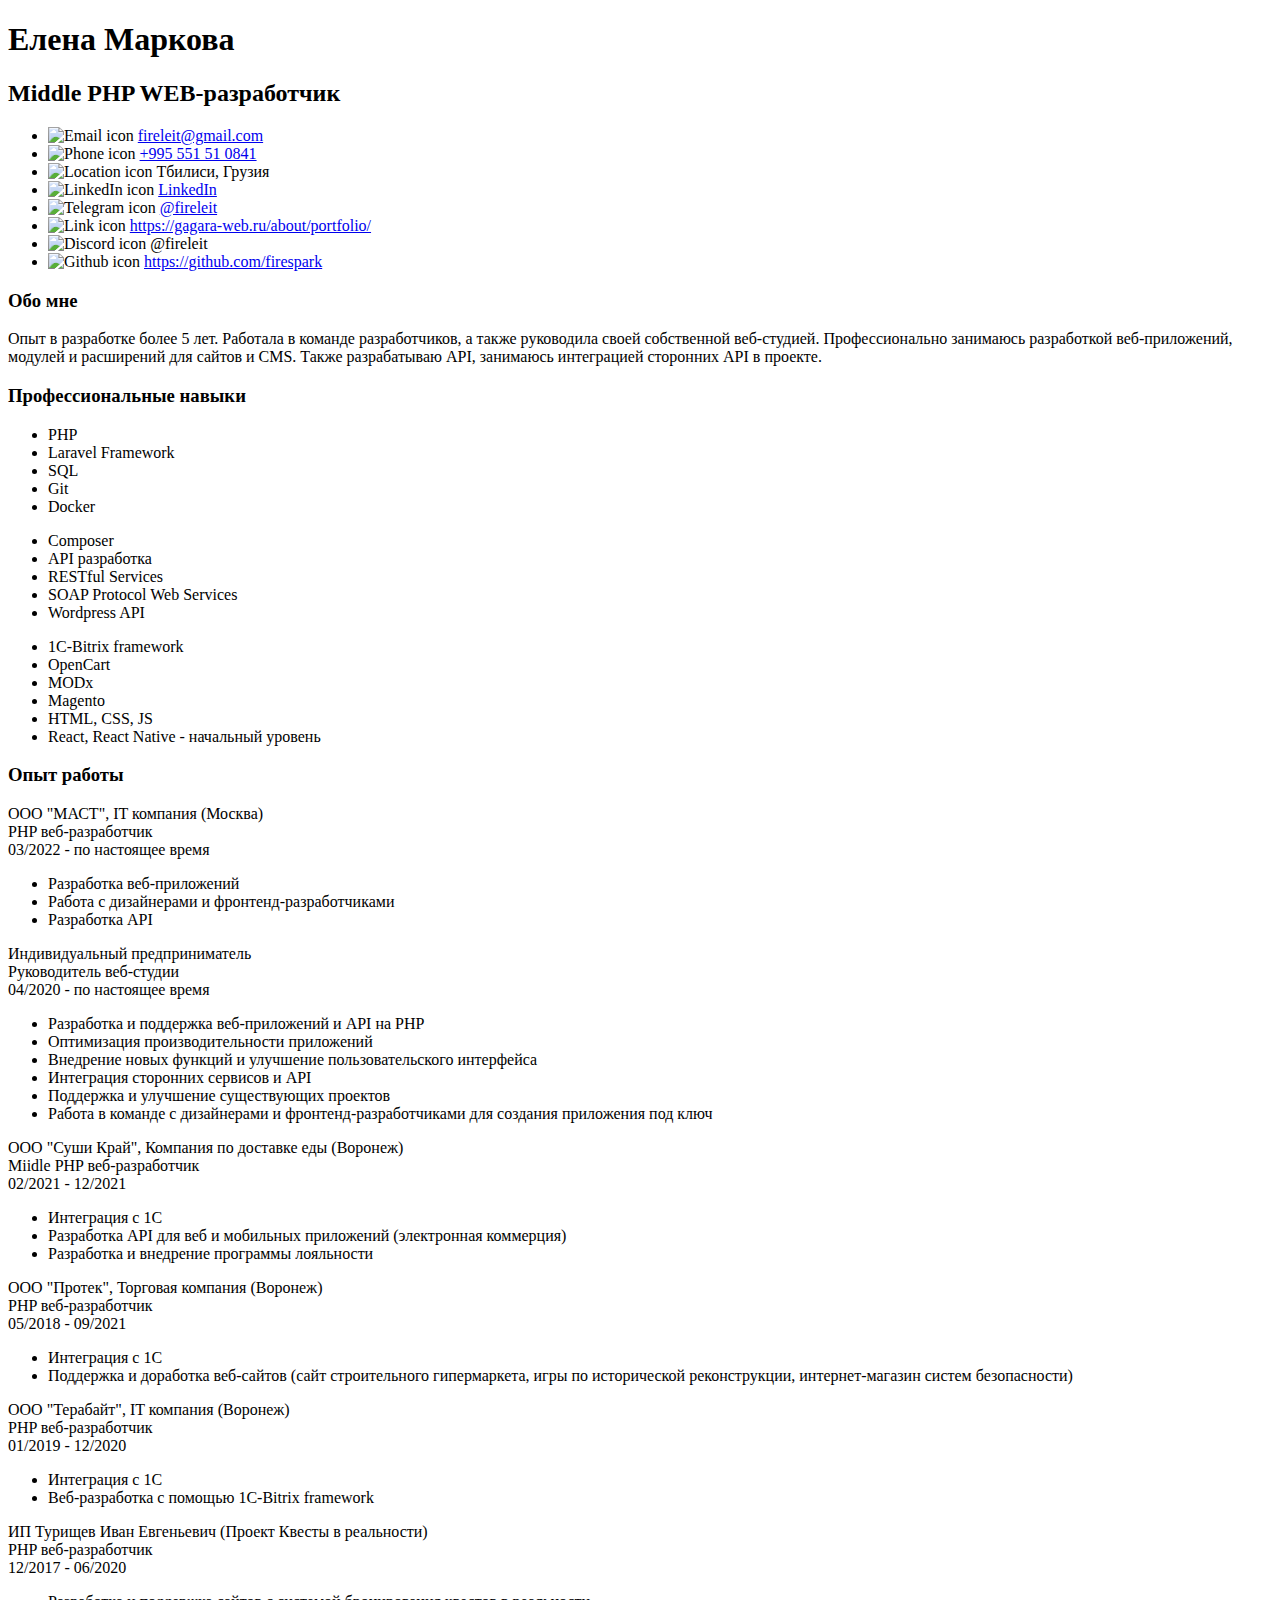
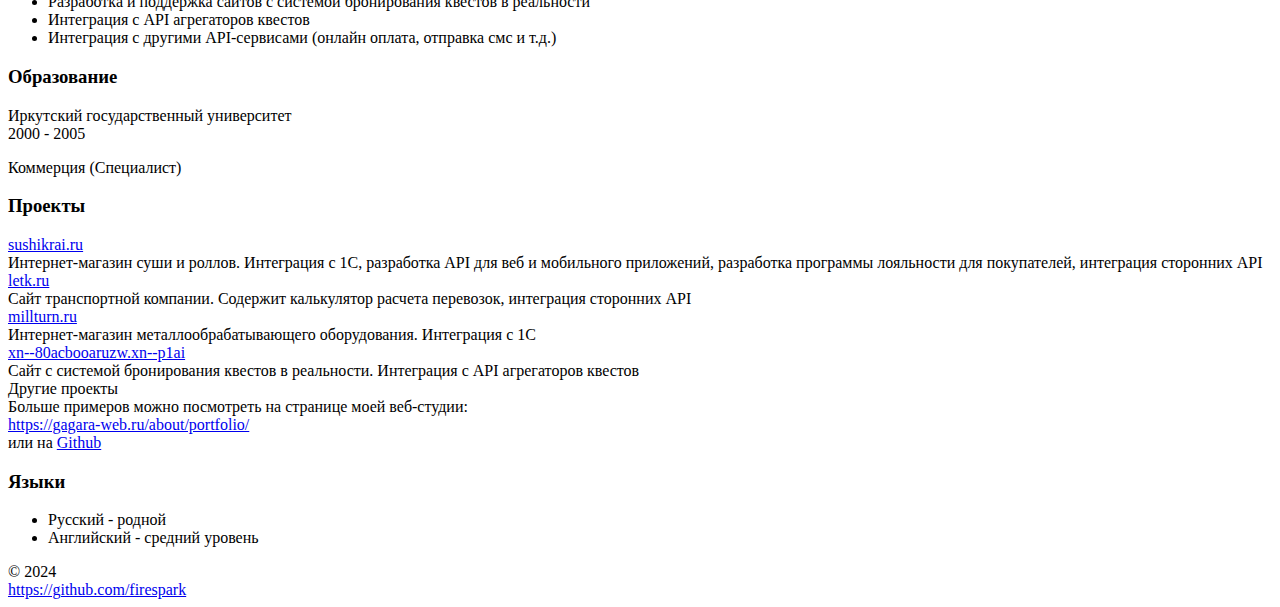
==== ru/index.html @ e8c1ed01 "feat: add russian version" ====
<!DOCTYPE html>
<html lang="en">
<head>
    <meta charset="UTF-8">
    <meta name="viewport" content="width=device-width, initial-scale=1.0">

    <meta name="description" content="Резюме Елена Маркова - Middle PHP веб-разработчик">
    <meta name="keywords" content="">

    <link rel="stylesheet" href="style.css">
    <title>Резюме Елена Маркова</title>
</head>
<body>
    
    <main>
        <div class="container">
            <section id="info">
                <div class="blocks-main">
                    
                    <div class="text-align-center">
                        <h1>Елена Маркова</h1>
                        <h2>Middle PHP WEB-разработчик</h2>
                        <ul class="info-contacts mt-60">
                            <li>
                                <img class="icon" src="img/icons/mail.png" alt="Email icon">
                                <a href="mailto:fireleit@gmail.com" target="_blank">fireleit@gmail.com</a>
                            </li>
                            <li>
                                <img class="icon" src="img/icons/phone-call.png" alt="Phone icon">
                                <a href="tel:+995551510841" target="_blank">+995 551 51 0841</a>
                            </li>
                            <li>
                                <img class="icon" src="img/icons/maps-and-flags.png" alt="Location icon">
                                Тбилиси, Грузия
                            </li>
                            <li>
                                <img class="icon" src="img/icons/linkedin.png" alt="LinkedIn icon">
                                <a href="https://www.linkedin.com/in/fireleit/" target="_blank">LinkedIn</a>
                            </li>
                            <li>
                                <img class="icon" src="img/icons/telegram.png" alt="Telegram icon">
                                <a href="https://telegram.me/fireleit" target="_blank">@fireleit</a>
                            </li>
                            <li>
                                <img class="icon" src="img/icons/link.png" alt="Link icon">
                                <a href="https://gagara-web.ru/about/portfolio/" target="_blank">https://gagara-web.ru/about/portfolio/</a>
                            </li>
                            <li>
                                <img class="icon" src="img/icons/discord.png" alt="Discord icon">
                                @fireleit
                            </li>
                            <li>
                                <img class="icon" src="img/icons/github.png" alt="Github icon">
                                <a href="https://github.com/firespark" target="_blank">https://github.com/firespark</a>
                            </li>
                        </ul>
                    </div>
                </div>
            </section>

            <section id="summary">
                <div class="section-title">
                    <h3>Обо мне</h3>
                </div>
                <p>Опыт в разработке более 5 лет. Работала в команде разработчиков, а также руководила своей собственной веб-студией. Профессионально занимаюсь разработкой веб-приложений, модулей и расширений для сайтов и CMS. Также разрабатываю API, занимаюсь интеграцией сторонних API в проекте.</p>
            </section>

            <section id="skills">
                <div class="section-title">
                    <h3>Профессиональные навыки</h3>
                </div>
                <div class="skills-block">
                    <ul class="skills-list">
                        <li>PHP</li>
                        <li>Laravel Framework</li>
                        <li>SQL</li>
                        <li>Git</li>
                        <li>Docker</li>
                    </ul>
                    <ul class="skills-list">
                        <li>Composer</li>
                        <li>API разработка</li>
                        <li>RESTful Services</li>
                        <li>SOAP Protocol Web Services</li>
                        <li>Wordpress API </li>
                    </ul>
                    <ul class="skills-list">
                        <li>1C-Bitrix framework</li>
                        <li>OpenCart</li>
                        <li>MODx</li>
                        <li>Magento</li>
                        <li>HTML, CSS, JS</li>
                        <li>React, React Native - начальный уровень</li>
                    </ul>
                </div>
            </section>

            <section id="experience">
                <div class="section-title">
                    <h3>Опыт работы</h3>
                </div>

                <div class="blocks-main">
                    <div class="block-left">
                        <div class="left-title">ООО "МАСТ", IT компания (Москва)</div>
                        <div class="left-text">PHP веб-разработчик</div>
                        <div class="left-dates">03/2022 - по настоящее время</div>
                    </div>
                    <div class="block-right">
                        <ul class="styled-list">
                            <li>Разработка веб-приложений</li>
                            <li>Работа с дизайнерами и фронтенд-разработчиками</li>
                            <li>Разработка API</li>
                        </ul>
                    </div>
                </div>

                <div class="blocks-main">
                    <div class="block-left">
                        <div class="left-title">Индивидуальный предприниматель</div>
                        <div class="left-text">Руководитель веб-студии</div>
                        <div class="left-dates">04/2020 - по настоящее время</div>
                    </div>
                    <div class="block-right">
                        <ul class="styled-list">
                            <li>Разработка и поддержка веб-приложений и API на PHP</li>
                            <li>Оптимизация производительности приложений</li>
                            <li>Внедрение новых функций и улучшение пользовательского интерфейса</li>
                            <li>Интеграция сторонних сервисов и API</li>
                            <li>Поддержка и улучшение существующих проектов</li>
                            <li>Работа в команде с дизайнерами и фронтенд-разработчиками для создания приложения под ключ</li>
                        </ul>
                    </div>
                </div>

                <div class="blocks-main">
                    <div class="block-left">
                        <div class="left-title">ООО "Суши Край", Компания по доставке еды (Воронеж)</div>
                        <div class="left-text">Miidle PHP веб-разработчик</div>
                        <div class="left-dates">02/2021 - 12/2021</div>
                    </div>
                    <div class="block-right">
                        <ul class="styled-list">
                            <li>Интеграция с 1С</li>
                            <li>Разработка API для веб и мобильных приложений (электронная коммерция)</li>
                            <li>Разработка и внедрение программы лояльности</li>
                        </ul>
                    </div>
                </div>

                <div class="blocks-main">
                    <div class="block-left">
                        <div class="left-title">ООО "Протек", Торговая компания (Воронеж)</div>
                        <div class="left-text">PHP веб-разработчик</div>
                        <div class="left-dates">05/2018 - 09/2021</div>
                    </div>
                    <div class="block-right">
                        <ul class="styled-list">
                            <li>Интеграция с 1С</li>
                            <li>Поддержка и доработка веб-сайтов (сайт строительного гипермаркета, игры по исторической реконструкции, интернет-магазин систем безопасности)</li>
                        </ul>
                    </div>
                </div>

                <div class="blocks-main">
                    <div class="block-left">
                        <div class="left-title">ООО "Терабайт", IT компания (Воронеж)</div>
                        <div class="left-text">PHP веб-разработчик</div>
                        <div class="left-dates">01/2019 - 12/2020</div>
                    </div>
                    <div class="block-right">
                        <ul class="styled-list">
                            <li>Интеграция с 1С</li>
                            <li>Веб-разработка с помощью 1C-Bitrix framework</li>
                        </ul>
                    </div>
                </div>

                <div class="blocks-main">
                    <div class="block-left">
                        <div class="left-title">ИП Турищев Иван Евгеньевич (Проект Квесты в реальности)</div>
                        <div class="left-text">PHP веб-разработчик</div>
                        <div class="left-dates">12/2017 - 06/2020</div>
                    </div>
                    <div class="block-right">
                        <ul class="styled-list">
                            <li>Разработка и поддержка сайтов с системой бронирования квестов в реальности</li>
                            <li>Интеграция с API агрегаторов квестов</li>
                            <li>Интеграция с другими API-сервисами (онлайн оплата, отправка смс и т.д.)</li>
                        </ul>
                    </div>
                </div>
            </section>

            <section id="education">
                <div class="section-title">
                    <h3>Образование</h3>
                </div>

                <div class="blocks-main">
                    <div class="block-left">
                        <div class="left-title">Иркутский государственный университет</div>
                        <div class="left-dates">2000 - 2005</div>
                    </div>
                    <div class="block-right">
                        <p>Коммерция (Специалист)</p>
                    </div>
                </div>
            </section>

            <section id="projects">
                <div class="section-title">
                    <h3>Проекты</h3>
                </div>

                <div class="blocks-main">
                    <div class="block-left">
                        <div class="left-text"><a href="https://sushikrai.ru/" target="_blank">sushikrai.ru</a></div>
                    </div>
                    <div class="block-right">
                        Интернет-магазин суши и роллов. Интеграция с 1С, разработка API для веб и мобильного приложений, разработка программы лояльности для покупателей, интеграция сторонних API
                    </div>
                </div>
                <div class="blocks-main">
                    <div class="block-left">
                        <div class="left-text"><a href="https://letk.ru/" target="_blank">letk.ru</a></div>
                    </div>
                    <div class="block-right">
                        Сайт транспортной компании. Содержит калькулятор расчета перевозок, интеграция сторонних API
                    </div>
                </div>
                <div class="blocks-main">
                    <div class="block-left">
                        <div class="left-text"><a href="https://millturn.ru/" target="_blank">millturn.ru</a></div>
                    </div>
                    <div class="block-right">
                        Интернет-магазин металлообрабатывающего оборудования. Интеграция с 1С
                    </div>
                </div>
                <div class="blocks-main">
                    <div class="block-left">
                        <div class="left-text"><a href="https://xn--80acbooaruzw.xn--p1ai/" target="_blank">xn--80acbooaruzw.xn--p1ai</a></div>
                    </div>
                    <div class="block-right">
                        Сайт с системой бронирования квестов в реальности. Интеграция с API агрегаторов квестов
                    </div>
                </div>
                <div class="blocks-main">
                    <div class="block-left">
                        <div class="left-text">Другие проекты</div>
                    </div>
                    <div class="block-right">
                        Больше примеров можно  посмотреть на странице моей веб-студии:<br>
                        <a href="https://gagara-web.ru/about/portfolio/" target="_blank">https://gagara-web.ru/about/portfolio/</a><br>
                        или на <a href="https://github.com/firespark" target="_blank">Github</a>
                    </div>
                </div>

            </section>

            <section id="languages">
                <div class="section-title">
                    <h3>Языки</h3>
                </div>
                <ul class="styled-list">
                    <li>Русский - родной</li>
                    <li>Английский - средний уровень</li>
                </ul>
            </section>

            <section id="footer">
            
                <div class="footer-blocks">
                    <div class="footer-block-one">
                        <div>
                            &copy;&nbsp;2024
                        </div>
                    </div>
                    <div class="footer-block-one">
                        <div class="github-link">
                            
                            <span class="m-visually-hidden">
                                <a href="https://github.com/firespark" target="_blank">https://github.com/firespark</a>
                            </span>
                        </div>
                    </div>
                </div>
                
    
            
        </section>

        </div>
        
    </main>
    
</body>
</html>
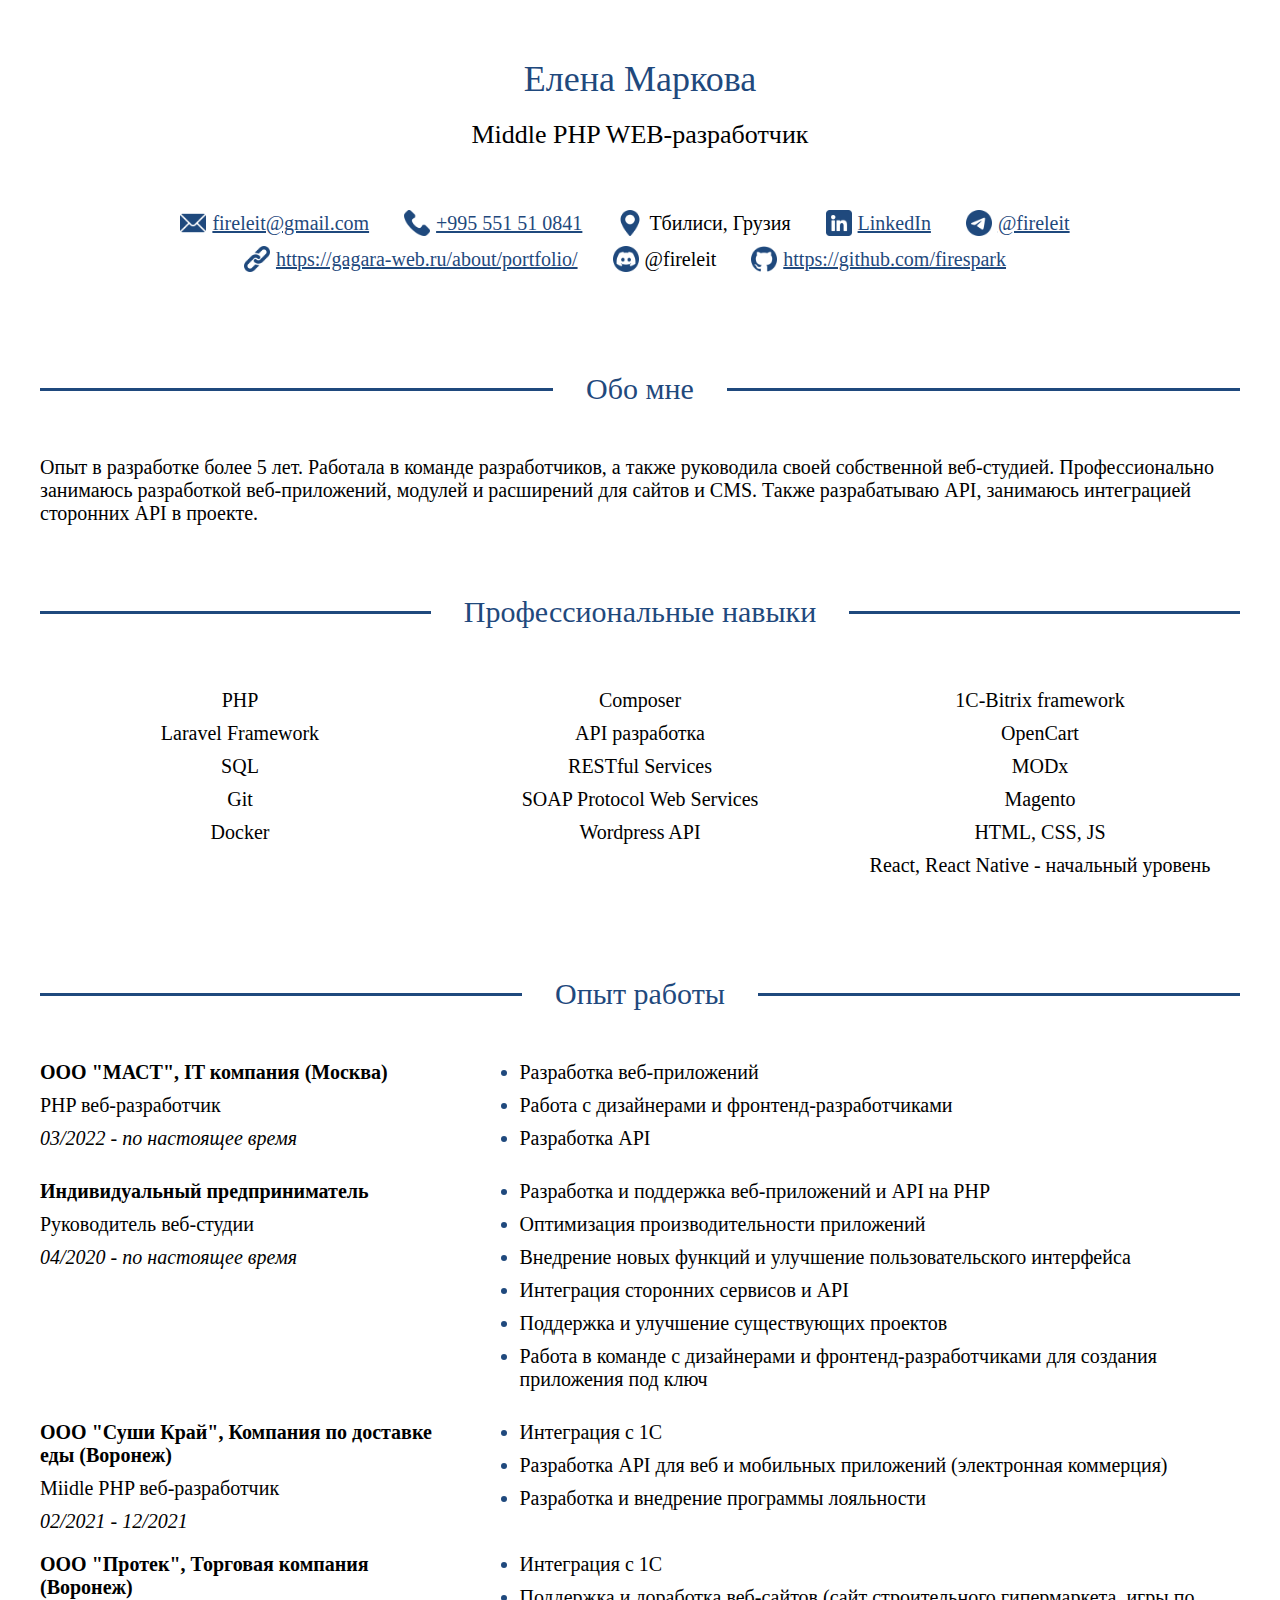
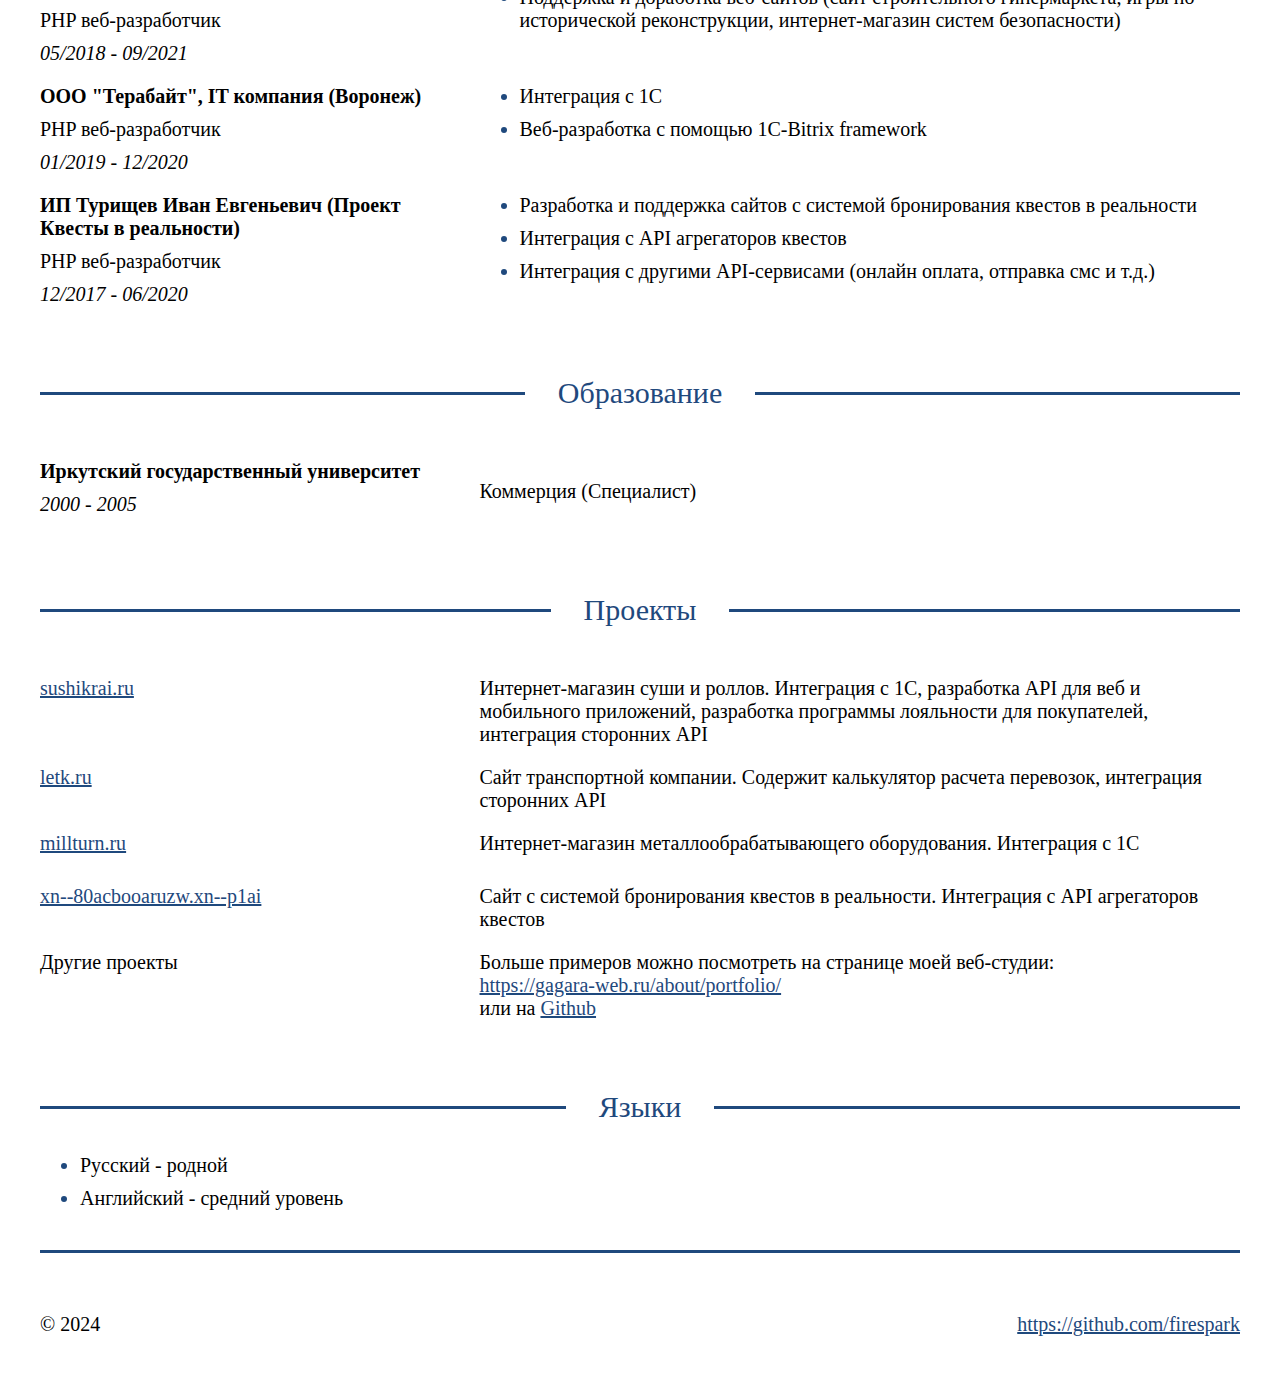
==== commit 0b532124: "fix: fix pathes" ====
--- a/ru/index.html
+++ b/ru/index.html
@@ -7,7 +7,7 @@
     <meta name="description" content="Резюме Елена Маркова - Middle PHP веб-разработчик">
     <meta name="keywords" content="">
 
-    <link rel="stylesheet" href="style.css">
+    <link rel="stylesheet" href="../style.css">
     <title>Резюме Елена Маркова</title>
 </head>
 <body>
@@ -22,35 +22,35 @@
                         <h2>Middle PHP WEB-разработчик</h2>
                         <ul class="info-contacts mt-60">
                             <li>
-                                <img class="icon" src="img/icons/mail.png" alt="Email icon">
+                                <img class="icon" src="../img/icons/mail.png" alt="Email icon">
                                 <a href="mailto:fireleit@gmail.com" target="_blank">fireleit@gmail.com</a>
                             </li>
                             <li>
-                                <img class="icon" src="img/icons/phone-call.png" alt="Phone icon">
+                                <img class="icon" src="../img/icons/phone-call.png" alt="Phone icon">
                                 <a href="tel:+995551510841" target="_blank">+995 551 51 0841</a>
                             </li>
                             <li>
-                                <img class="icon" src="img/icons/maps-and-flags.png" alt="Location icon">
+                                <img class="icon" src="../img/icons/maps-and-flags.png" alt="Location icon">
                                 Тбилиси, Грузия
                             </li>
                             <li>
-                                <img class="icon" src="img/icons/linkedin.png" alt="LinkedIn icon">
+                                <img class="icon" src="../img/icons/linkedin.png" alt="LinkedIn icon">
                                 <a href="https://www.linkedin.com/in/fireleit/" target="_blank">LinkedIn</a>
                             </li>
                             <li>
-                                <img class="icon" src="img/icons/telegram.png" alt="Telegram icon">
+                                <img class="icon" src="../img/icons/telegram.png" alt="Telegram icon">
                                 <a href="https://telegram.me/fireleit" target="_blank">@fireleit</a>
                             </li>
                             <li>
-                                <img class="icon" src="img/icons/link.png" alt="Link icon">
+                                <img class="icon" src="../img/icons/link.png" alt="Link icon">
                                 <a href="https://gagara-web.ru/about/portfolio/" target="_blank">https://gagara-web.ru/about/portfolio/</a>
                             </li>
                             <li>
-                                <img class="icon" src="img/icons/discord.png" alt="Discord icon">
+                                <img class="icon" src="../img/icons/discord.png" alt="Discord icon">
                                 @fireleit
                             </li>
                             <li>
-                                <img class="icon" src="img/icons/github.png" alt="Github icon">
+                                <img class="icon" src="../img/icons/github.png" alt="Github icon">
                                 <a href="https://github.com/firespark" target="_blank">https://github.com/firespark</a>
                             </li>
                         </ul>
--- a/style.css
+++ b/style.css
@@ -0,0 +1,261 @@
+html {
+    font-size: 20px;
+    scroll-behavior: smooth;
+}
+
+h1 {
+    margin: 0 0 20px 0;
+    font-size: 36px;
+    font-weight: normal;
+    color: #1F497D;
+}
+
+h2 {
+    margin: 0 0 20px 0;
+    font-size: 26px;
+    font-weight: normal;
+}
+
+h3 {
+    font-size: 30px;
+    font-weight: normal;
+    color: #1F497D;
+}
+
+a {
+    color: #1F497D;
+}
+
+img {
+    max-width: 100%;
+}
+
+section {
+    margin-top: 40px;
+}
+
+.container {
+    max-width: 1200px;
+    margin: 0 auto;
+    padding: 10px;
+}
+
+.mt-60 {
+    margin-top: 60px;
+}
+
+.text-align-center {
+    text-align: center;
+}
+
+.section-title {
+    text-align: center;
+    overflow: hidden;
+}
+
+.section-title h3 {
+    display: inline-block;
+    vertical-align: middle;
+}
+
+.section-title:before,
+.section-title:after {
+    content: "";
+    position: relative;
+    display: inline-block;
+    vertical-align: middle;
+    width: 100%;
+    height: 3px;
+    background-color: #1F497D;
+}
+
+.section-title:before {
+    margin-left: -100%;
+    left: -28px;
+}
+
+.section-title:after {
+    margin-right: -100%;
+    right: -28px;
+}
+
+.blocks-main {
+    display: flex;
+    margin-top: 20px;
+}
+
+.blocks-main .block-left {
+    width: 35%;
+}
+
+.blocks-main .block-right {
+    width: 65%;
+    padding-left: 30px;
+}
+
+.block-left .left-title {
+    margin-bottom: 10px;
+    font-weight: bold;
+}
+
+.block-left .left-text {
+    margin-bottom: 10px;
+}
+
+.block-left .left-dates {
+    font-style: italic;
+}
+
+ul.styled-list {
+    margin: 0;
+}
+
+ul.styled-list li {
+    margin-bottom: 10px;
+}
+
+ul.styled-list li::marker {
+	color: #1F497D;
+}
+
+/***** HEADER *****/
+header {
+    margin-top: 20px;
+    border-bottom: 3px solid #1F497D;
+}
+
+ul.header-menu {
+    padding: 0;
+    list-style: none;
+    text-align: center;
+}
+
+ul.header-menu li{
+    display: inline-block;
+    margin: 0 10px;
+}
+
+/***** INFO *****/
+
+ul.info-contacts {
+    padding: 0;
+    list-style: none;
+}
+
+ul.info-contacts li{
+    display: inline-flex;
+    align-items: center;
+    margin: 0 30px 10px 0;
+}
+
+img.icon {
+    width: 26px;
+    margin-right: 6px;
+}
+
+/***** SKILLS *****/
+
+.skills-block {
+    display: flex;
+}
+
+ul.skills-list {
+    padding: 0;
+    width: 33.33333333%;
+    list-style: none;
+}
+
+ul.skills-list li {
+    display: block;
+    margin: 10px 0;
+    text-align: center;
+}
+
+/***** CODE *****/
+
+code {
+    display: inline-block; 
+    max-width: 100%;
+    overflow-x: auto;
+}
+
+/***** FOOTER *****/
+
+#footer {
+    padding: 60px 0 20px;
+    border-top: 3px solid #1F497D;
+}
+
+.footer-blocks {
+    display: flex;
+}
+
+.footer-block-one {
+    width: 50%;
+}
+
+img.big-icon {
+    width: 80px;
+}
+
+.github-link {
+    display: flex;
+    justify-content: flex-end;
+    align-items: center;
+}
+
+.copyright {
+    margin-top: 10px;
+    text-align: center;
+}
+
+
+@media screen and (max-width: 1199px) {
+    .container {
+        max-width: 100%;
+    }
+}
+
+@media screen and (max-width: 576px) {
+    .m-visually-hidden {
+        position: absolute;
+        width: 1px;
+        height: 1px;
+        margin: -1px;
+        padding: 0;
+        border: 0;        
+        white-space: nowrap;
+        clip-path: inset(100%);
+        clip: rect(0 0 0 0);
+        overflow: hidden;
+    }
+
+    .m-text-align-center {
+        text-align: center;
+    }
+
+    .blocks-main {
+        display: block;
+        margin-bottom: 40px;
+    }
+
+    .blocks-main .block-left {
+        width: 100%;
+    }
+
+    .blocks-main .block-right {
+        width: 100%;
+        margin-top: 20px;
+        padding-left: 0;
+    }
+
+    .skills-block {
+        display: block;
+    }
+
+    ul.skills-list {
+        width: 100%;
+        margin: 0;
+    }
+
+}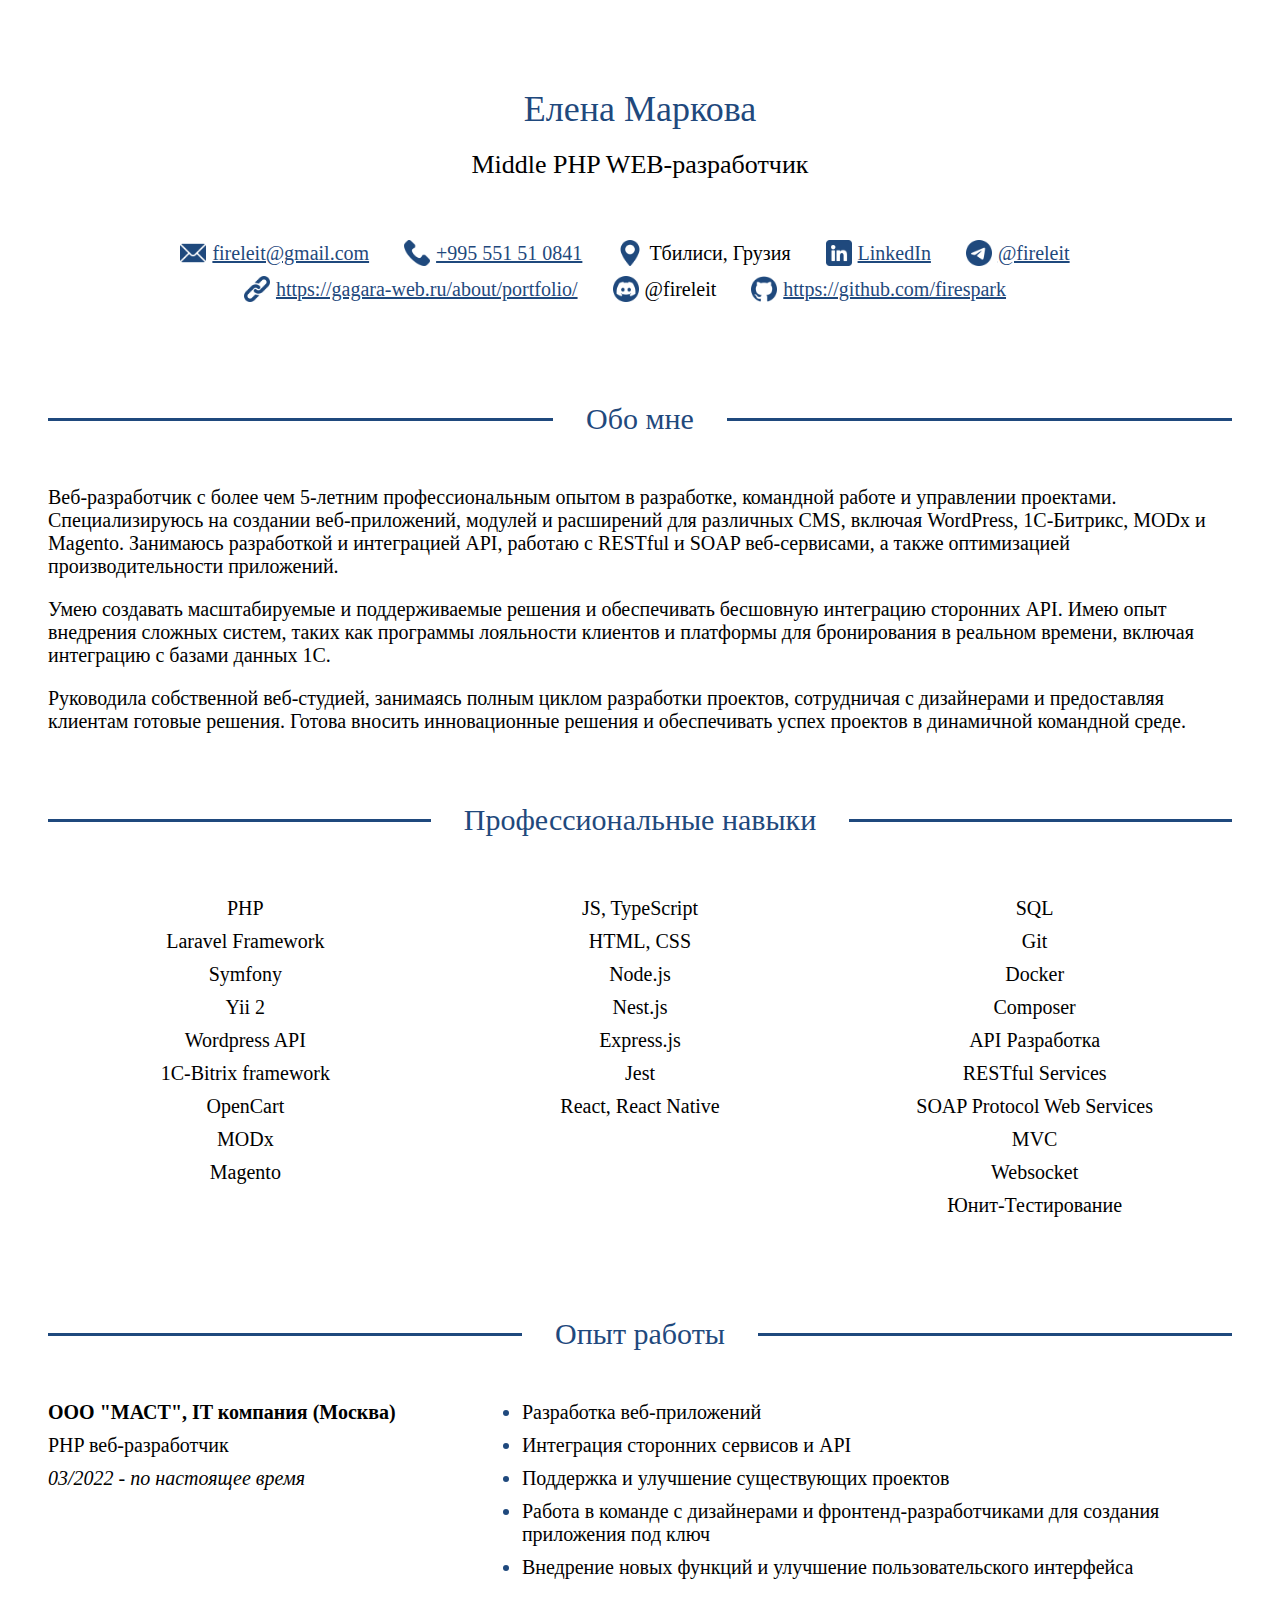
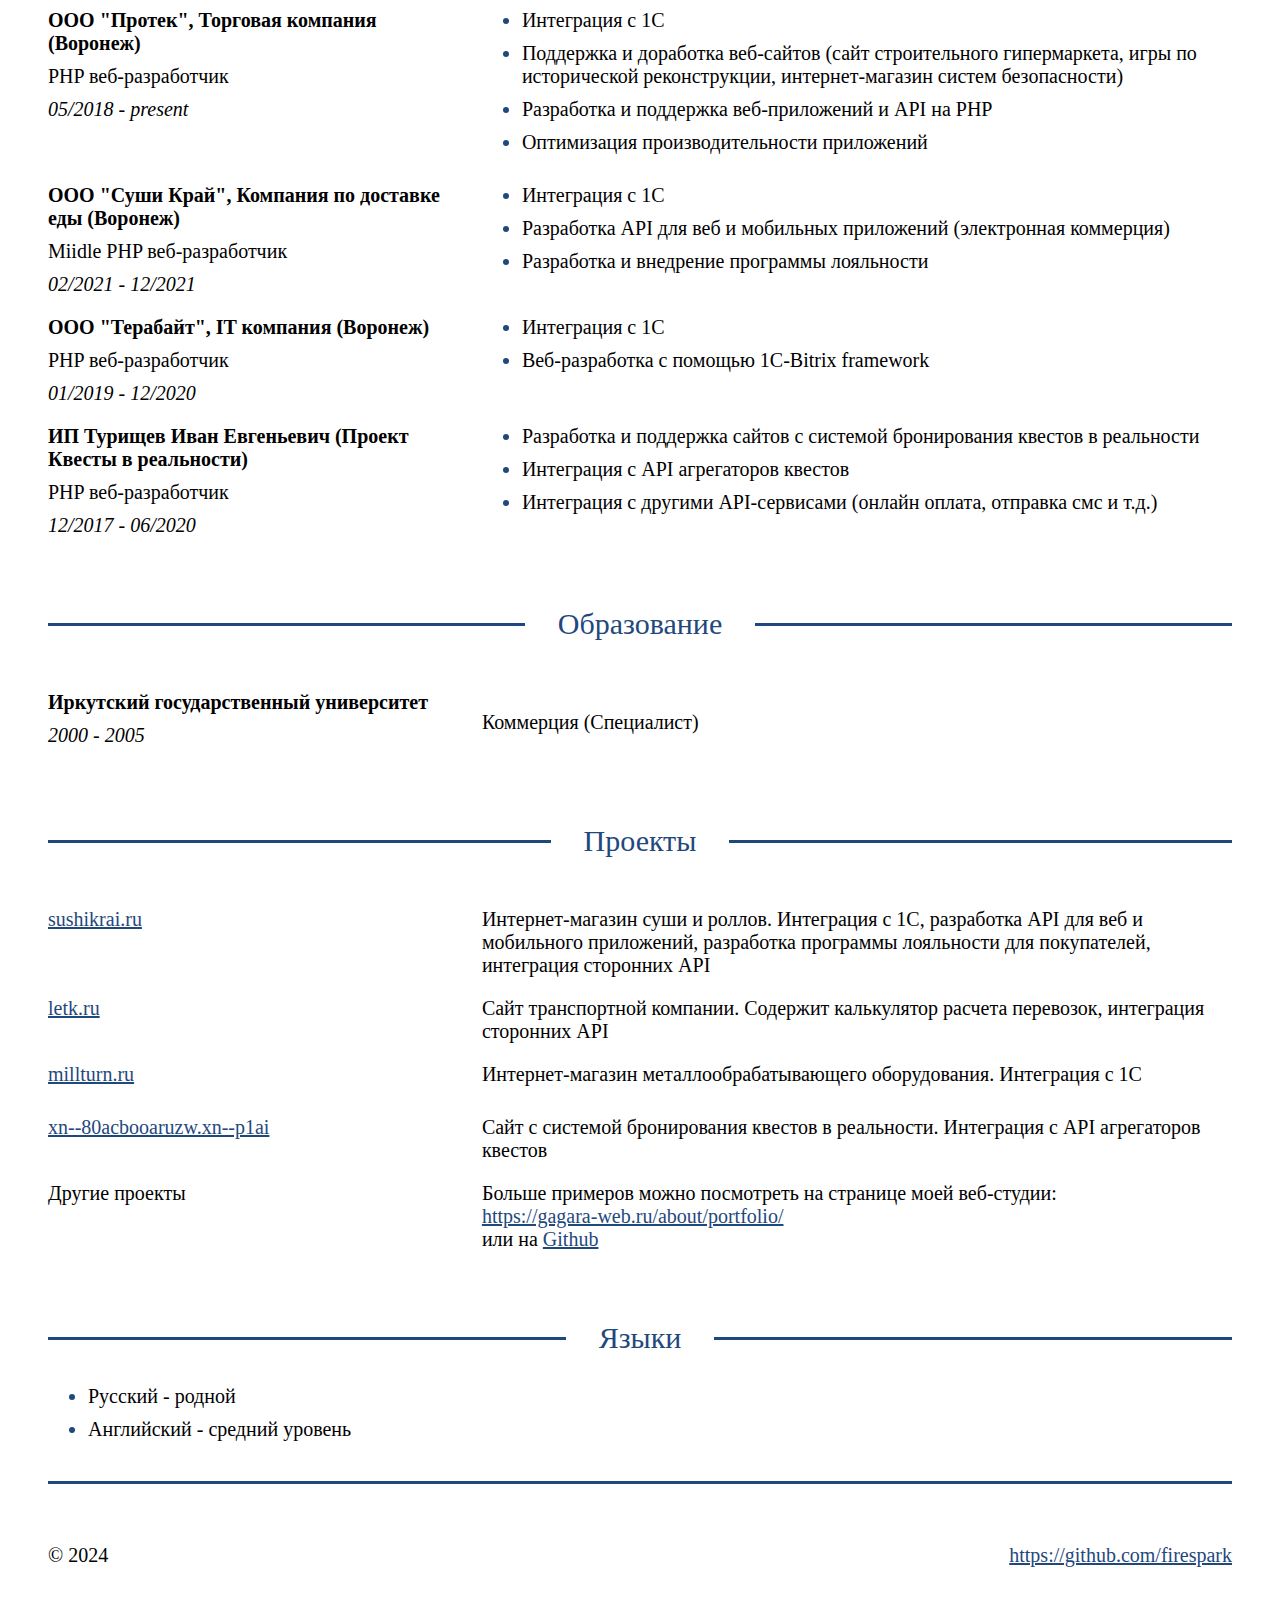
==== commit a152a538: "change ru and en info" ====
--- a/ru/index.html
+++ b/ru/index.html
@@ -1,5 +1,6 @@
 <!DOCTYPE html>
 <html lang="en">
+
 <head>
     <meta charset="UTF-8">
     <meta name="viewport" content="width=device-width, initial-scale=1.0">
@@ -10,13 +11,14 @@
     <link rel="stylesheet" href="../style.css">
     <title>Резюме Елена Маркова</title>
 </head>
+
 <body>
-    
+
     <main>
         <div class="container">
             <section id="info">
                 <div class="blocks-main">
-                    
+
                     <div class="text-align-center">
                         <h1>Елена Маркова</h1>
                         <h2>Middle PHP WEB-разработчик</h2>
@@ -43,7 +45,8 @@
                             </li>
                             <li>
                                 <img class="icon" src="../img/icons/link.png" alt="Link icon">
-                                <a href="https://gagara-web.ru/about/portfolio/" target="_blank">https://gagara-web.ru/about/portfolio/</a>
+                                <a href="https://gagara-web.ru/about/portfolio/"
+                                    target="_blank">https://gagara-web.ru/about/portfolio/</a>
                             </li>
                             <li>
                                 <img class="icon" src="../img/icons/discord.png" alt="Discord icon">
@@ -62,7 +65,16 @@
                 <div class="section-title">
                     <h3>Обо мне</h3>
                 </div>
-                <p>Опыт в разработке более 5 лет. Работала в команде разработчиков, а также руководила своей собственной веб-студией. Профессионально занимаюсь разработкой веб-приложений, модулей и расширений для сайтов и CMS. Также разрабатываю API, занимаюсь интеграцией сторонних API в проекте.</p>
+                <p>Веб-разработчик с более чем 5-летним профессиональным опытом в разработке, командной работе и
+                    управлении проектами. Специализируюсь на создании веб-приложений, модулей и расширений для различных
+                    CMS, включая WordPress, 1C-Битрикс, MODx и Magento. Занимаюсь разработкой и интеграцией API, работаю
+                    с RESTful и SOAP веб-сервисами, а также оптимизацией производительности приложений.</p>
+                <p>Умею создавать масштабируемые и поддерживаемые решения и обеспечивать бесшовную интеграцию сторонних
+                    API. Имею опыт внедрения сложных систем, таких как программы лояльности клиентов и платформы для
+                    бронирования в реальном времени, включая интеграцию с базами данных 1С.</p>
+                <p>Руководила собственной веб-студией, занимаясь полным циклом разработки проектов, сотрудничая с
+                    дизайнерами и предоставляя клиентам готовые решения. Готова вносить инновационные решения и
+                    обеспечивать успех проектов в динамичной командной среде.</p>
             </section>
 
             <section id="skills">
@@ -70,27 +82,38 @@
                     <h3>Профессиональные навыки</h3>
                 </div>
                 <div class="skills-block">
+
                     <ul class="skills-list">
                         <li>PHP</li>
                         <li>Laravel Framework</li>
-                        <li>SQL</li>
-                        <li>Git</li>
-                        <li>Docker</li>
-                    </ul>
-                    <ul class="skills-list">
-                        <li>Composer</li>
-                        <li>API разработка</li>
-                        <li>RESTful Services</li>
-                        <li>SOAP Protocol Web Services</li>
-                        <li>Wordpress API </li>
-                    </ul>
-                    <ul class="skills-list">
+                        <li>Symfony</li>
+                        <li>Yii 2</li>
+                        <li>Wordpress API</li>
                         <li>1C-Bitrix framework</li>
                         <li>OpenCart</li>
                         <li>MODx</li>
                         <li>Magento</li>
-                        <li>HTML, CSS, JS</li>
-                        <li>React, React Native - начальный уровень</li>
+                    </ul>
+                    <ul class="skills-list">
+                        <li>JS, TypeScript</li>
+                        <li>HTML, CSS</li>
+                        <li>Node.js</li>
+                        <li>Nest.js</li>
+                        <li>Express.js</li>
+                        <li>Jest</li>
+                        <li>React, React Native</li>
+                    </ul>
+                    <ul class="skills-list">
+                        <li>SQL</li>
+                        <li>Git</li>
+                        <li>Docker</li>
+                        <li>Composer</li>
+                        <li>API Разработка</li>
+                        <li>RESTful Services</li>
+                        <li>SOAP Protocol Web Services</li>
+                        <li>MVC</li>
+                        <li>Websocket</li>
+                        <li>Юнит-Тестирование</li>
                     </ul>
                 </div>
             </section>
@@ -109,26 +132,30 @@
                     <div class="block-right">
                         <ul class="styled-list">
                             <li>Разработка веб-приложений</li>
-                            <li>Работа с дизайнерами и фронтенд-разработчиками</li>
-                            <li>Разработка API</li>
-                        </ul>
-                    </div>
-                </div>
-
-                <div class="blocks-main">
-                    <div class="block-left">
-                        <div class="left-title">Индивидуальный предприниматель</div>
-                        <div class="left-text">Руководитель веб-студии</div>
-                        <div class="left-dates">04/2020 - по настоящее время</div>
-                    </div>
-                    <div class="block-right">
-                        <ul class="styled-list">
+                            <!--<li>Работа с дизайнерами и фронтенд-разработчиками</li>-->
+                            <!--<li>Разработка API</li>-->
+                            <li>Интеграция сторонних сервисов и API</li>
+                            <li>Поддержка и улучшение существующих проектов</li>
+                            <li>Работа в команде с дизайнерами и фронтенд-разработчиками для создания приложения под
+                                ключ</li>
+                            <li>Внедрение новых функций и улучшение пользовательского интерфейса</li>
+                        </ul>
+                    </div>
+                </div>
+
+                <div class="blocks-main">
+                    <div class="block-left">
+                        <div class="left-title">ООО "Протек", Торговая компания (Воронеж)</div>
+                        <div class="left-text">PHP веб-разработчик</div>
+                        <div class="left-dates">05/2018 - present</div>
+                    </div>
+                    <div class="block-right">
+                        <ul class="styled-list">
+                            <li>Интеграция с 1С</li>
+                            <li>Поддержка и доработка веб-сайтов (сайт строительного гипермаркета, игры по исторической
+                                реконструкции, интернет-магазин систем безопасности)</li>
                             <li>Разработка и поддержка веб-приложений и API на PHP</li>
                             <li>Оптимизация производительности приложений</li>
-                            <li>Внедрение новых функций и улучшение пользовательского интерфейса</li>
-                            <li>Интеграция сторонних сервисов и API</li>
-                            <li>Поддержка и улучшение существующих проектов</li>
-                            <li>Работа в команде с дизайнерами и фронтенд-разработчиками для создания приложения под ключ</li>
                         </ul>
                     </div>
                 </div>
@@ -148,19 +175,6 @@
                     </div>
                 </div>
 
-                <div class="blocks-main">
-                    <div class="block-left">
-                        <div class="left-title">ООО "Протек", Торговая компания (Воронеж)</div>
-                        <div class="left-text">PHP веб-разработчик</div>
-                        <div class="left-dates">05/2018 - 09/2021</div>
-                    </div>
-                    <div class="block-right">
-                        <ul class="styled-list">
-                            <li>Интеграция с 1С</li>
-                            <li>Поддержка и доработка веб-сайтов (сайт строительного гипермаркета, игры по исторической реконструкции, интернет-магазин систем безопасности)</li>
-                        </ul>
-                    </div>
-                </div>
 
                 <div class="blocks-main">
                     <div class="block-left">
@@ -218,7 +232,8 @@
                         <div class="left-text"><a href="https://sushikrai.ru/" target="_blank">sushikrai.ru</a></div>
                     </div>
                     <div class="block-right">
-                        Интернет-магазин суши и роллов. Интеграция с 1С, разработка API для веб и мобильного приложений, разработка программы лояльности для покупателей, интеграция сторонних API
+                        Интернет-магазин суши и роллов. Интеграция с 1С, разработка API для веб и мобильного приложений,
+                        разработка программы лояльности для покупателей, интеграция сторонних API
                     </div>
                 </div>
                 <div class="blocks-main">
@@ -239,7 +254,8 @@
                 </div>
                 <div class="blocks-main">
                     <div class="block-left">
-                        <div class="left-text"><a href="https://xn--80acbooaruzw.xn--p1ai/" target="_blank">xn--80acbooaruzw.xn--p1ai</a></div>
+                        <div class="left-text"><a href="https://xn--80acbooaruzw.xn--p1ai/"
+                                target="_blank">xn--80acbooaruzw.xn--p1ai</a></div>
                     </div>
                     <div class="block-right">
                         Сайт с системой бронирования квестов в реальности. Интеграция с API агрегаторов квестов
@@ -250,8 +266,9 @@
                         <div class="left-text">Другие проекты</div>
                     </div>
                     <div class="block-right">
-                        Больше примеров можно  посмотреть на странице моей веб-студии:<br>
-                        <a href="https://gagara-web.ru/about/portfolio/" target="_blank">https://gagara-web.ru/about/portfolio/</a><br>
+                        Больше примеров можно посмотреть на странице моей веб-студии:<br>
+                        <a href="https://gagara-web.ru/about/portfolio/"
+                            target="_blank">https://gagara-web.ru/about/portfolio/</a><br>
                         или на <a href="https://github.com/firespark" target="_blank">Github</a>
                     </div>
                 </div>
@@ -269,7 +286,7 @@
             </section>
 
             <section id="footer">
-            
+
                 <div class="footer-blocks">
                     <div class="footer-block-one">
                         <div>
@@ -278,21 +295,22 @@
                     </div>
                     <div class="footer-block-one">
                         <div class="github-link">
-                            
+
                             <span class="m-visually-hidden">
                                 <a href="https://github.com/firespark" target="_blank">https://github.com/firespark</a>
                             </span>
                         </div>
                     </div>
                 </div>
-                
-    
-            
-        </section>
+
+
+
+            </section>
 
         </div>
-        
+
     </main>
-    
+
 </body>
+
 </html>--- a/style.css
+++ b/style.css
@@ -37,7 +37,7 @@
 .container {
     max-width: 1200px;
     margin: 0 auto;
-    padding: 10px;
+    padding: 40px;
 }
 
 .mt-60 {
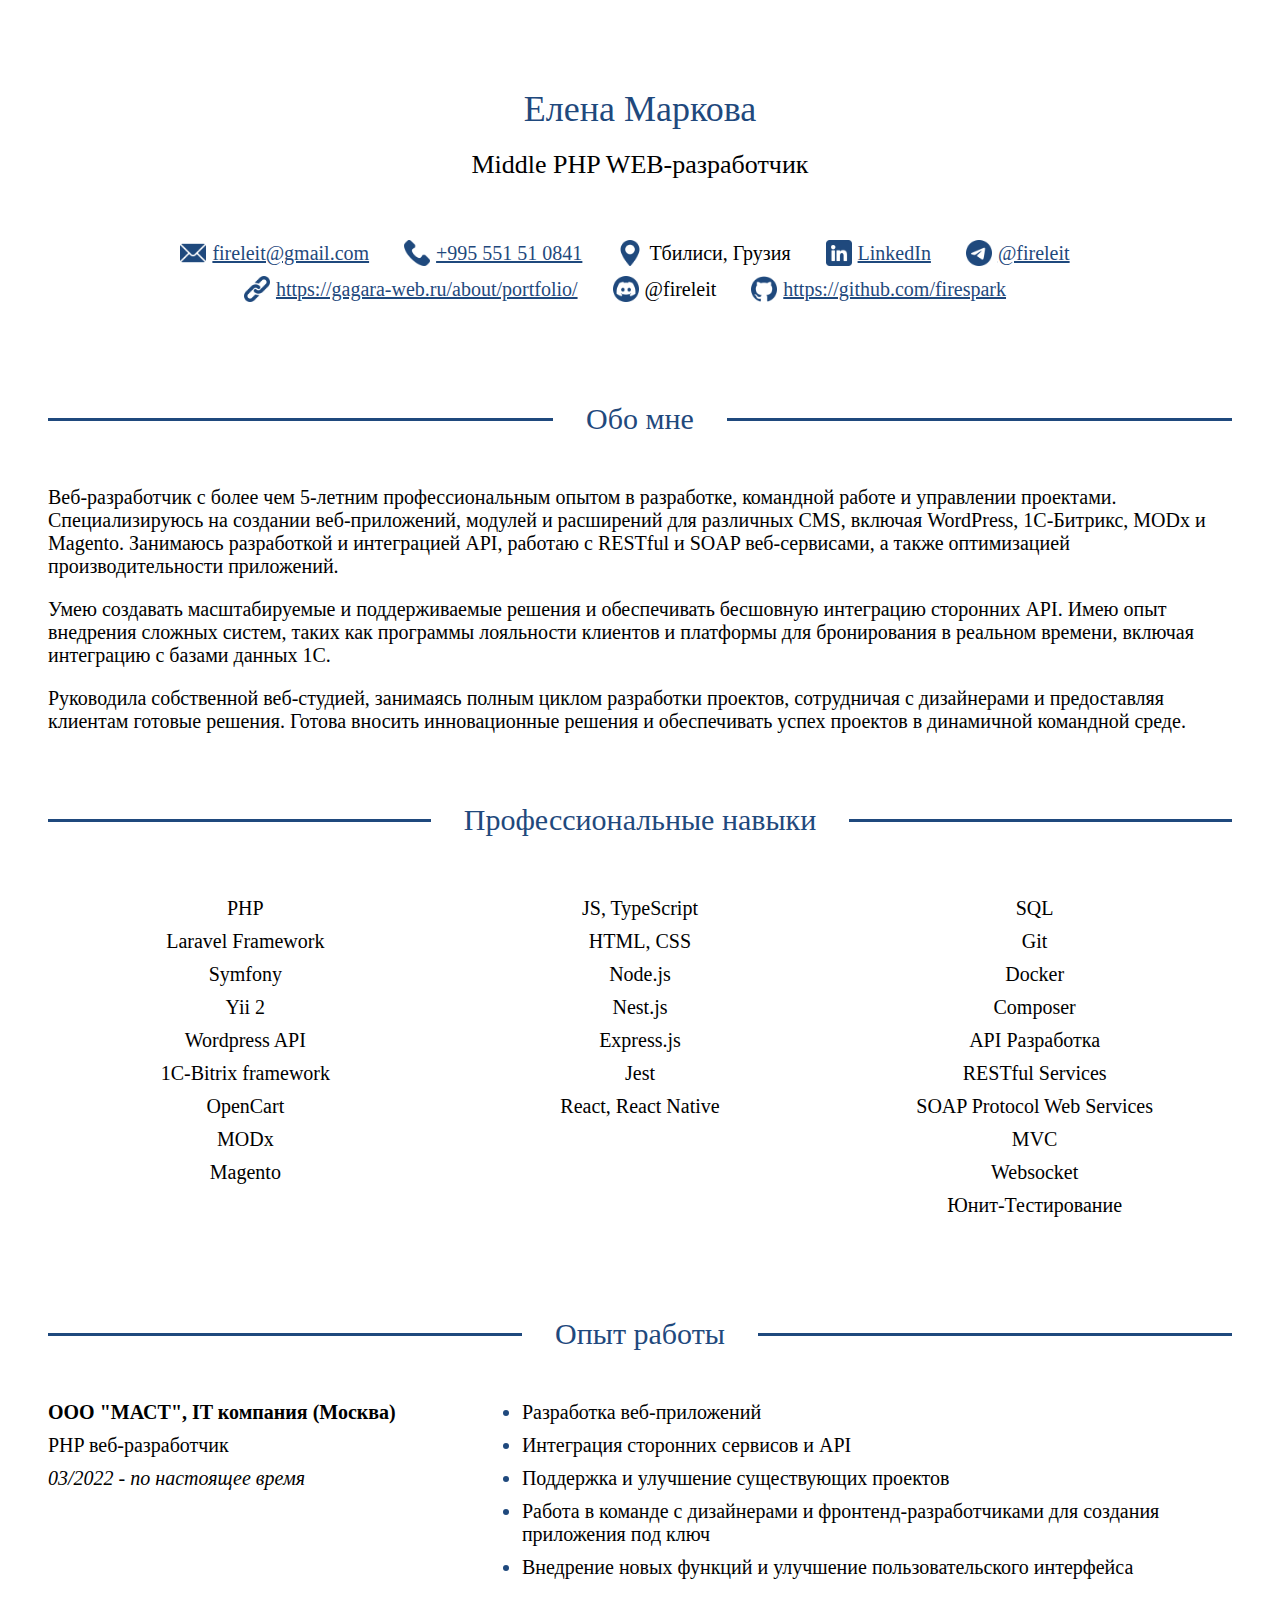
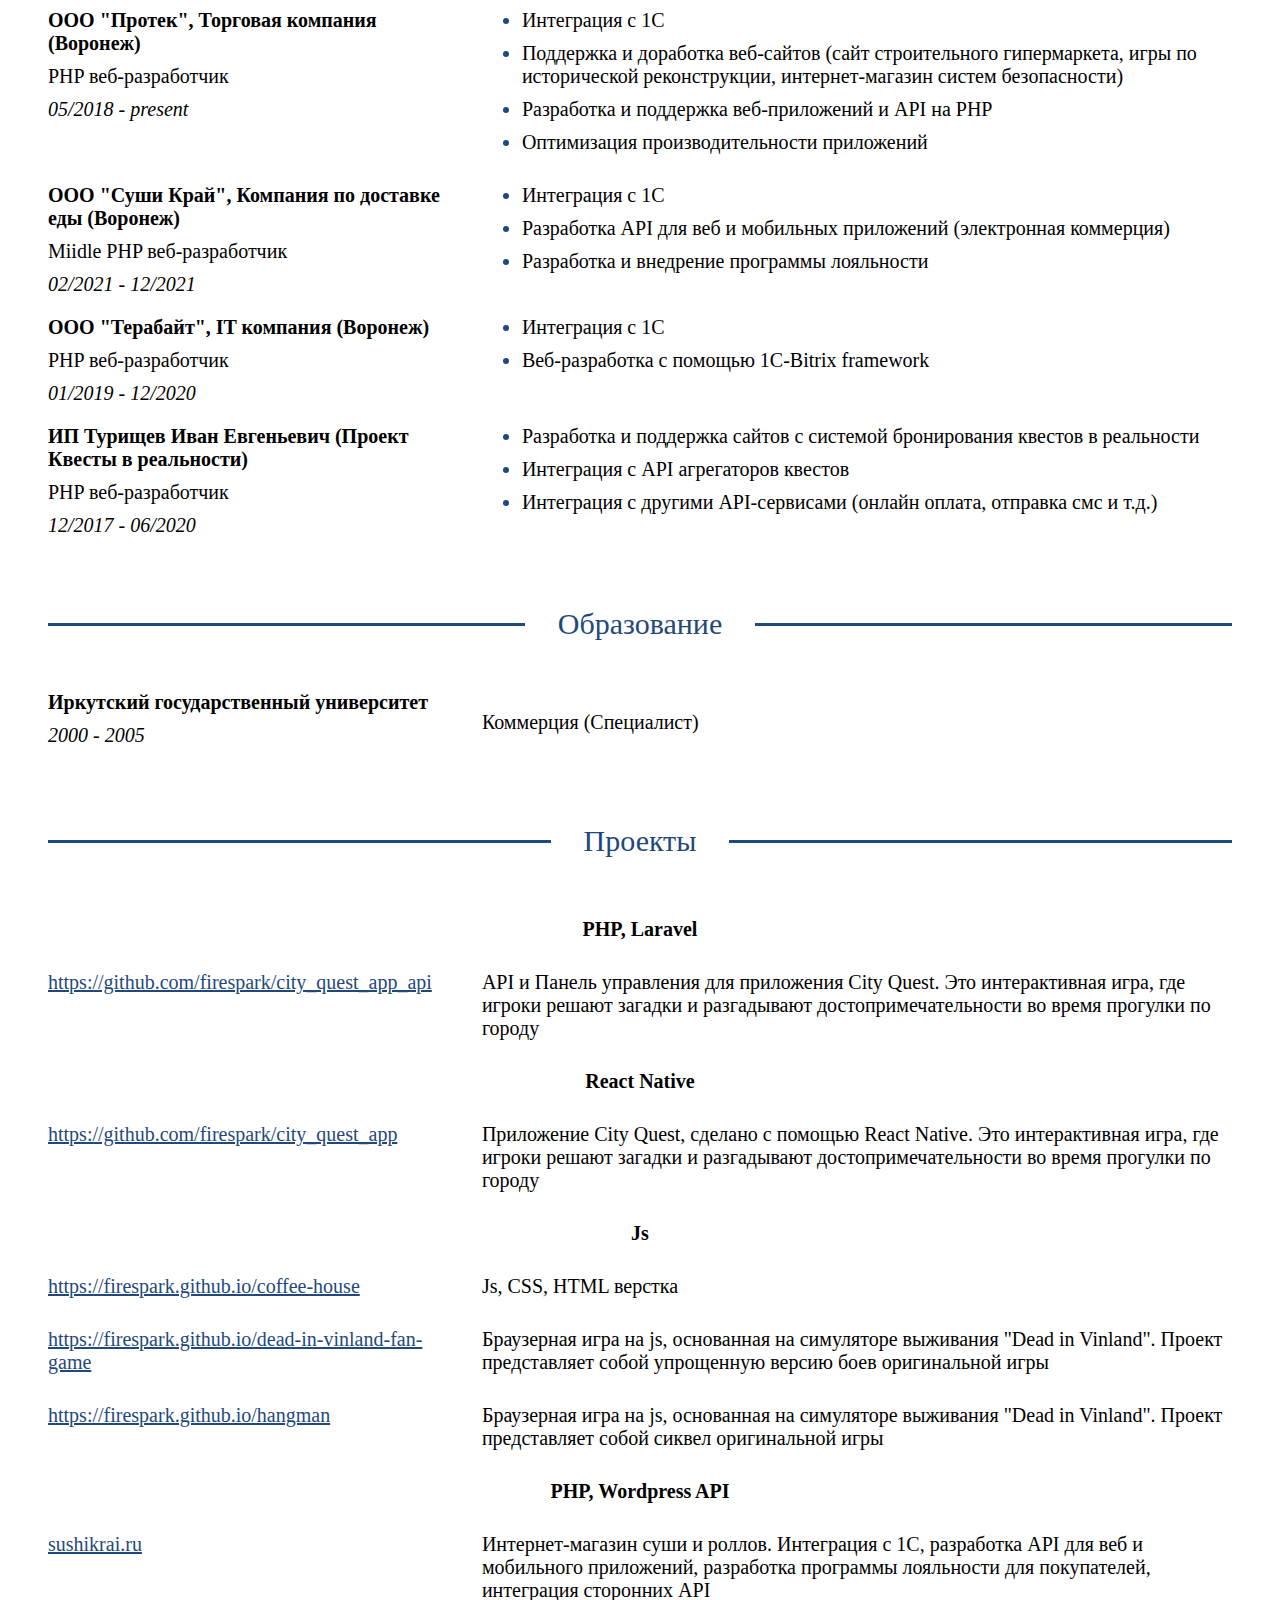
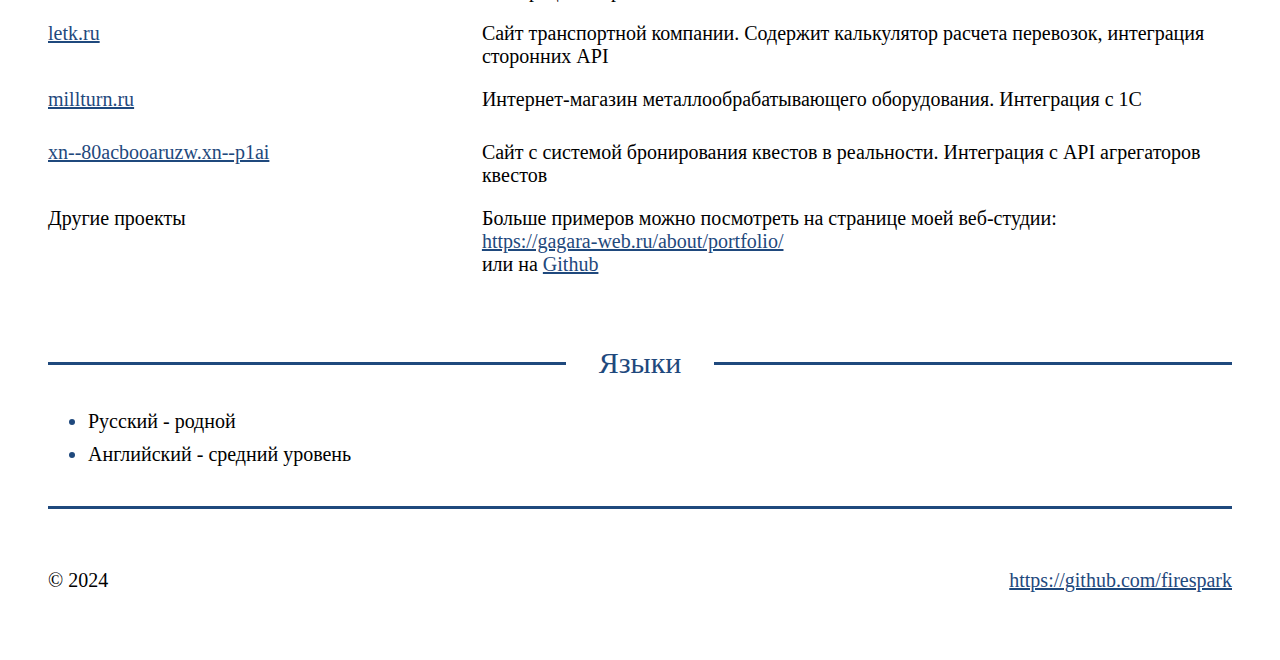
==== commit 327bd862: "Add files via upload" ====
--- a/ru/index.html
+++ b/ru/index.html
@@ -227,6 +227,59 @@
                     <h3>Проекты</h3>
                 </div>
 
+                <div class="blocks-main-caption">PHP, Laravel</div>
+
+                <div class="blocks-main">
+                    <div class="block-left">
+                        <div class="left-text"><a href="https://github.com/firespark/city_quest_app_api" target="_blank">https://github.com/firespark/city_quest_app_api</a></div>
+                    </div>
+                    <div class="block-right">
+                        API и Панель управления для приложения City Quest. Это интерактивная игра, где игроки решают загадки и  разгадывают достопримечательности во время прогулки по городу
+                    </div>
+                </div>
+
+                <div class="blocks-main-caption">React Native</div>
+
+                <div class="blocks-main">
+                    <div class="block-left">
+                        <div class="left-text"><a href="https://github.com/firespark/city_quest_app" target="_blank">https://github.com/firespark/city_quest_app</a></div>
+                    </div>
+                    <div class="block-right">
+                        Приложение City Quest, сделано с помощью React Native. Это интерактивная игра, где игроки решают загадки и  разгадывают достопримечательности во время прогулки по городу
+                    </div>
+                </div>
+
+                <div class="blocks-main-caption">Js</div>
+
+                <div class="blocks-main">
+                    <div class="block-left">
+                        <div class="left-text"><a href="https://firespark.github.io/coffee-house/" target="_blank">https://firespark.github.io/coffee-house</a></div>
+                    </div>
+                    <div class="block-right">
+                        Js, CSS, HTML верстка
+                    </div>
+                </div>
+
+                <div class="blocks-main">
+                    <div class="block-left">
+                        <div class="left-text"><a href="https://firespark.github.io/dead-in-vinland-fan-game/" target="_blank">https://firespark.github.io/dead-in-vinland-fan-game</a></div>
+                    </div>
+                    <div class="block-right">
+                        Браузерная игра на js, основанная на симуляторе выживания "Dead in Vinland". Проект представляет собой упрощенную версию боев оригинальной игры
+                    </div>
+                </div>
+
+                <div class="blocks-main">
+                    <div class="block-left">
+                        <div class="left-text"><a href="https://firespark.github.io/hangman/" target="_blank">https://firespark.github.io/hangman</a></div>
+                    </div>
+                    <div class="block-right">
+                        Браузерная игра на js, основанная на симуляторе выживания "Dead in Vinland". Проект представляет собой сиквел оригинальной игры
+                    </div>
+                </div>
+
+                <div class="blocks-main-caption">PHP, Wordpress API</div>
+
                 <div class="blocks-main">
                     <div class="block-left">
                         <div class="left-text"><a href="https://sushikrai.ru/" target="_blank">sushikrai.ru</a></div>
--- a/style.css
+++ b/style.css
@@ -79,6 +79,12 @@
     right: -28px;
 }
 
+.blocks-main-caption {
+    margin: 30px 0;
+    text-align: center;
+    font-weight: 600;
+}
+
 .blocks-main {
     display: flex;
     margin-top: 20px;
@@ -174,7 +180,7 @@
 /***** CODE *****/
 
 code {
-    display: inline-block; 
+    display: inline-block;
     max-width: 100%;
     overflow-x: auto;
 }
@@ -223,7 +229,7 @@
         height: 1px;
         margin: -1px;
         padding: 0;
-        border: 0;        
+        border: 0;
         white-space: nowrap;
         clip-path: inset(100%);
         clip: rect(0 0 0 0);
